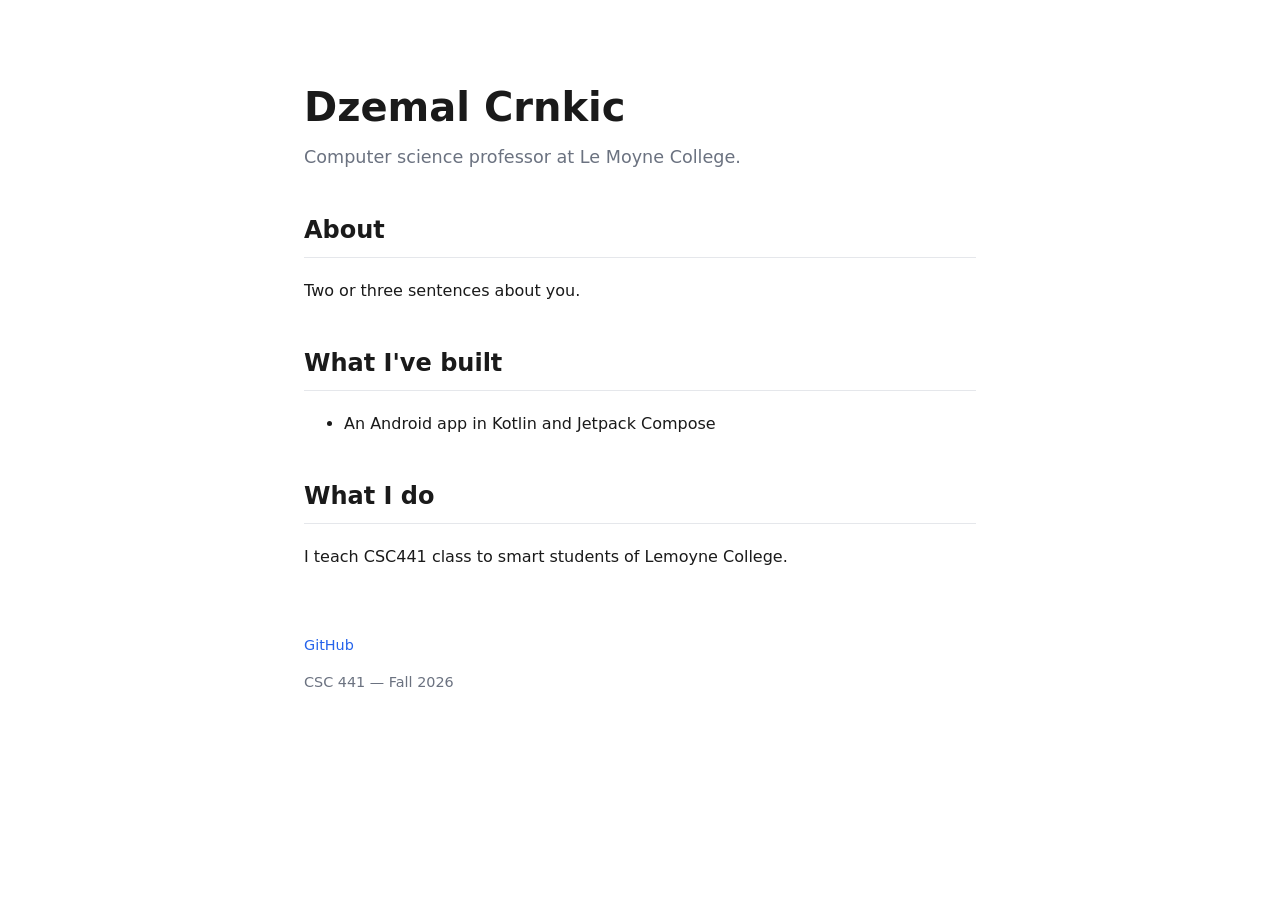
==== index.html @ 126077ab "S11" ====
<!DOCTYPE html>
<html lang="en">

<head>
    <meta charset="UTF-8">
    <meta name="viewport" content="width=device-width, initial-scale=1.0">
    <title>Dzemal Crnkic</title>
    <link rel="stylesheet" href="styles.css">
</head>

<body>
    <!-- Class 11 · Step 2: the page -->
    <header>
        <h1>Dzemal Crnkic</h1>
        <p>Computer science professor at Le Moyne College.</p>
    </header>
    <main>
        <section>
            <h2>About</h2>
            <p>Two or three sentences about you.</p>
        </section>
        <section>
            <h2>What I've built</h2>
            <ul>
                <li>An Android app in Kotlin and Jetpack Compose</li>
            </ul>
        </section>
        <section>
            <h2>What I do</h2>
            <p>I teach CSC441 class to smart students of Lemoyne College.</p>
        </section>
    </main>
    <footer>
        <!-- Lab 11 · Task 3: a link off my page -->
        <a href="https://github.com/dzemal5" target="_blank" rel="noopener">GitHub</a>
        <p>CSC 441 — Fall 2026</p>
    </footer>
</body>

</html>
---- styles.css ----
/* Class 11 · Step 4: the basics */
:root {
    --text: #1a1a1a;
    --text-muted: #6b7280;
    --accent: #2563eb;
    --background: #ffffff;
    --border: #e5e7eb;
}

body {
    font-family: system-ui, -apple-system, "Segoe UI", sans-serif;
    color: var(--text);
    background: var(--background);
    line-height: 1.6;
    max-width: 42rem;
    margin: 0 auto;
    padding: 3rem 1.5rem;
}

h1 {
    font-size: 2.5rem;
    margin-bottom: 0.25rem;
}

header p {
    color: var(--text-muted);
    font-size: 1.1rem;
    margin-top: 0;
}

h2 {
    margin-top: 2.5rem;
    border-bottom: 1px solid var(--border);
    padding-bottom: 0.5rem;
}

footer {
    margin-top: 4rem;
    color: var(--text-muted);
    font-size: 0.9rem;
}

/* Lab 11 · Task 4: links */
a {
 color: var(--accent);
 text-decoration: none;
 border-bottom: 1px solid transparent;
}
a:hover { border-bottom-color: var(--accent); }
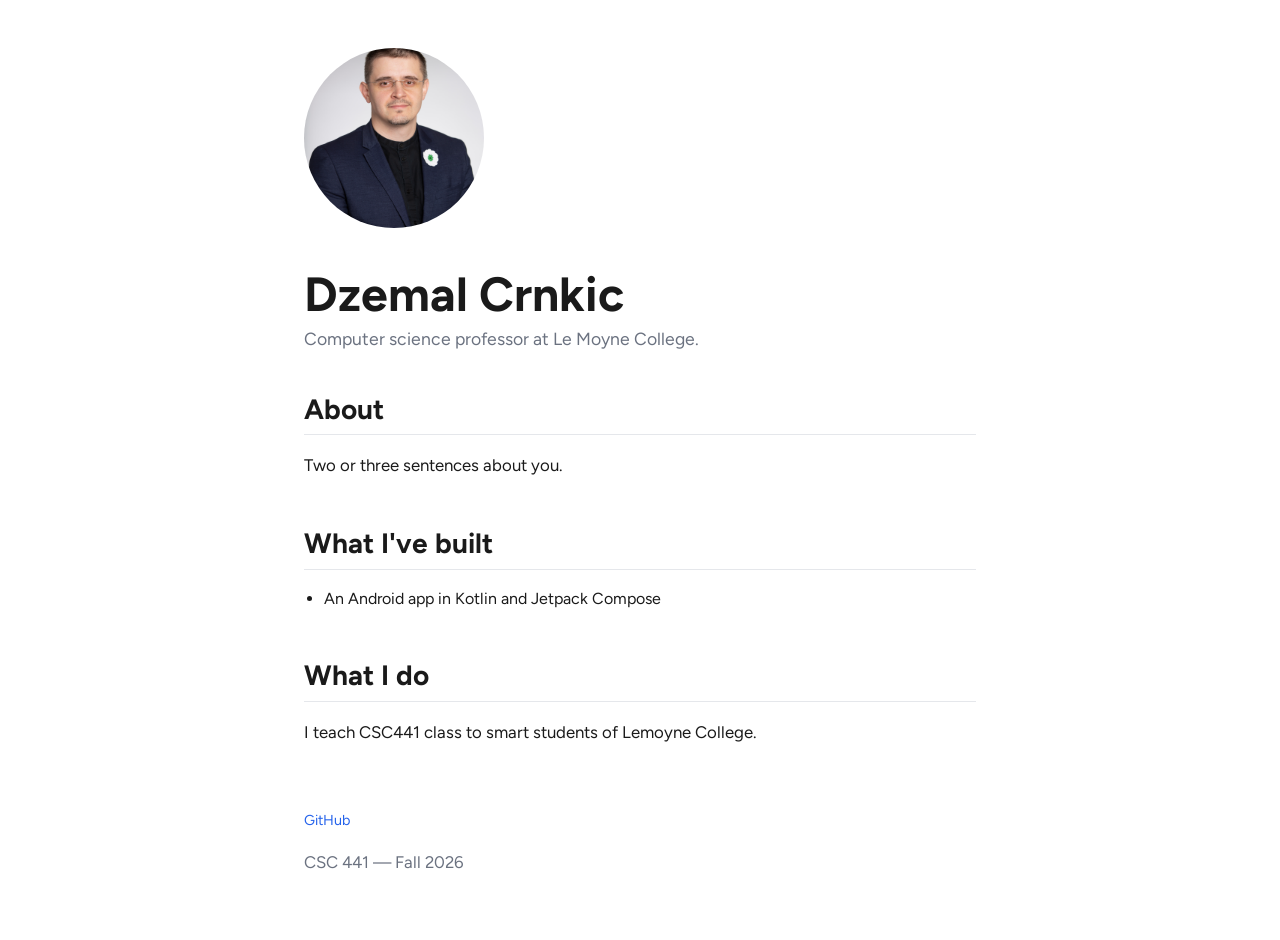
==== commit 7ce8bfcc: "S12 done" ====
--- a/index.html
+++ b/index.html
@@ -5,12 +5,18 @@
     <meta charset="UTF-8">
     <meta name="viewport" content="width=device-width, initial-scale=1.0">
     <title>Dzemal Crnkic</title>
+    <!-- Class 12: Step 1: a typeface I chose-->
+    <link rel="preconnect" href="https://fonts.googleapis.com">
+    <link rel="preconnect" href="https://fonts.gstatic.com" crossorigin>  
+    <link href="https://fonts.googleapis.com/css2?family=Figtree:wght@400;700&display=swap" rel="stylesheet">  
     <link rel="stylesheet" href="styles.css">
 </head>
 
 <body>
     <!-- Class 11 · Step 2: the page -->
     <header>
+        <!-- Class 12: Step 3: an image -->
+        <img src="images/me.jpg" alt="Portrait of Dzemal Crnkic" class="portrait">
         <h1>Dzemal Crnkic</h1>
         <p>Computer science professor at Le Moyne College.</p>
     </header>
--- a/styles.css
+++ b/styles.css
@@ -8,7 +8,7 @@
 }
 
 body {
-    font-family: system-ui, -apple-system, "Segoe UI", sans-serif;
+    font-family: "Figtree", system-ui, -apple-system, "Segoe UI", sans-serif;
     color: var(--text);
     background: var(--background);
     line-height: 1.6;
@@ -18,7 +18,8 @@
 }
 
 h1 {
-    font-size: 2.5rem;
+    font-size: 3rem;            /* Class 12: Step2: my own scale */
+    line-height:1.1;
     margin-bottom: 0.25rem;
 }
 
@@ -29,9 +30,17 @@
 }
 
 h2 {
+    font-size: 1.75rem;
+    line-height: 1.2;
     margin-top: 2.5rem;
     border-bottom: 1px solid var(--border);
     padding-bottom: 0.5rem;
+    margin-bottom: 1rem;
+}
+
+p {
+    font-size: 1.05rem;
+    margin-bottom: 1rem;
 }
 
 footer {
@@ -46,4 +55,23 @@
  text-decoration: none;
  border-bottom: 1px solid transparent;
 }
-a:hover { border-bottom-color: var(--accent); }+a:hover { border-bottom-color: var(--accent); }
+
+.portrait {
+    width: 180px;
+    height: 180px;
+    object-fit: cover;
+    border-radius: 50%;
+}
+
+section {
+    margin-bottom: 3rem;
+}
+
+ul {
+    padding-left: 1.25rem;
+}
+
+li {
+    margin-bottom: 0.5rem;
+}
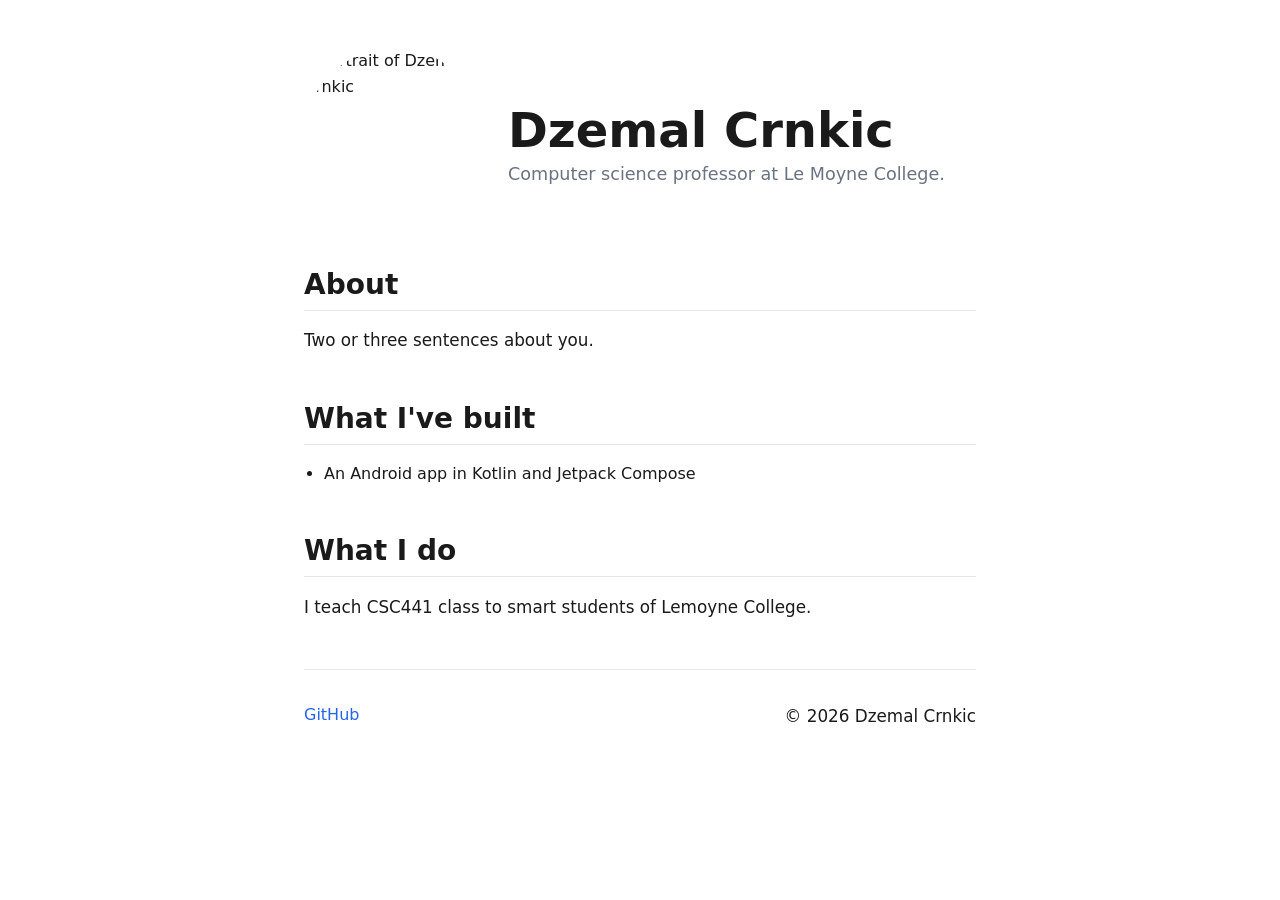
==== commit 68845451: "S12 done" ====
--- a/index.html
+++ b/index.html
@@ -7,8 +7,6 @@
     <title>Dzemal Crnkic</title>
     <!-- Class 12: Step 1: a typeface I chose-->
     <link rel="preconnect" href="https://fonts.googleapis.com">
-    <link rel="preconnect" href="https://fonts.gstatic.com" crossorigin>  
-    <link href="https://fonts.googleapis.com/css2?family=Figtree:wght@400;700&display=swap" rel="stylesheet">  
     <link rel="stylesheet" href="styles.css">
 </head>
 
@@ -17,8 +15,11 @@
     <header>
         <!-- Class 12: Step 3: an image -->
         <img src="images/me.jpg" alt="Portrait of Dzemal Crnkic" class="portrait">
-        <h1>Dzemal Crnkic</h1>
-        <p>Computer science professor at Le Moyne College.</p>
+        <!-- Lab 12 · Task 1: group the text so it stacks beside the photo -->
+        <div class="header-text">
+            <h1>Dzemal Crnkic</h1>
+            <p>Computer science professor at Le Moyne College.</p>
+        </div>
     </header>
     <main>
         <section>
@@ -39,7 +40,7 @@
     <footer>
         <!-- Lab 11 · Task 3: a link off my page -->
         <a href="https://github.com/dzemal5" target="_blank" rel="noopener">GitHub</a>
-        <p>CSC 441 — Fall 2026</p>
+        <p>© 2026 Dzemal Crnkic</p>
     </footer>
 </body>
 
--- a/styles.css
+++ b/styles.css
@@ -13,13 +13,22 @@
     background: var(--background);
     line-height: 1.6;
     max-width: 42rem;
+    padding: 3rem 1.5rem;    
     margin: 0 auto;
-    padding: 3rem 1.5rem;
+}
+
+/* Lab 12: Task 4: let the header stack when there isn't room */
+header {
+    display: flex;
+    align-items: center;
+    gap: 1.5rem;
+    flex-wrap: wrap;
 }
 
 h1 {
-    font-size: 3rem;            /* Class 12: Step2: my own scale */
-    line-height:1.1;
+    font-size: 3rem;
+    /* Class 12: Step2: my own scale */
+    line-height: 1.1;
     margin-bottom: 0.25rem;
 }
 
@@ -44,18 +53,23 @@
 }
 
 footer {
-    margin-top: 4rem;
-    color: var(--text-muted);
-    font-size: 0.9rem;
+    border-top: 1px solid var(--border);
+    padding-top: 1rem;
+    display: flex;
+    justify-content: space-between;
+    align-items: center;
 }
 
 /* Lab 11 · Task 4: links */
 a {
- color: var(--accent);
- text-decoration: none;
- border-bottom: 1px solid transparent;
+    color: var(--accent);
+    text-decoration: none;
+    border-bottom: 1px solid transparent;
 }
-a:hover { border-bottom-color: var(--accent); }
+
+a:hover {
+    border-bottom-color: var(--accent);
+}
 
 .portrait {
     width: 180px;
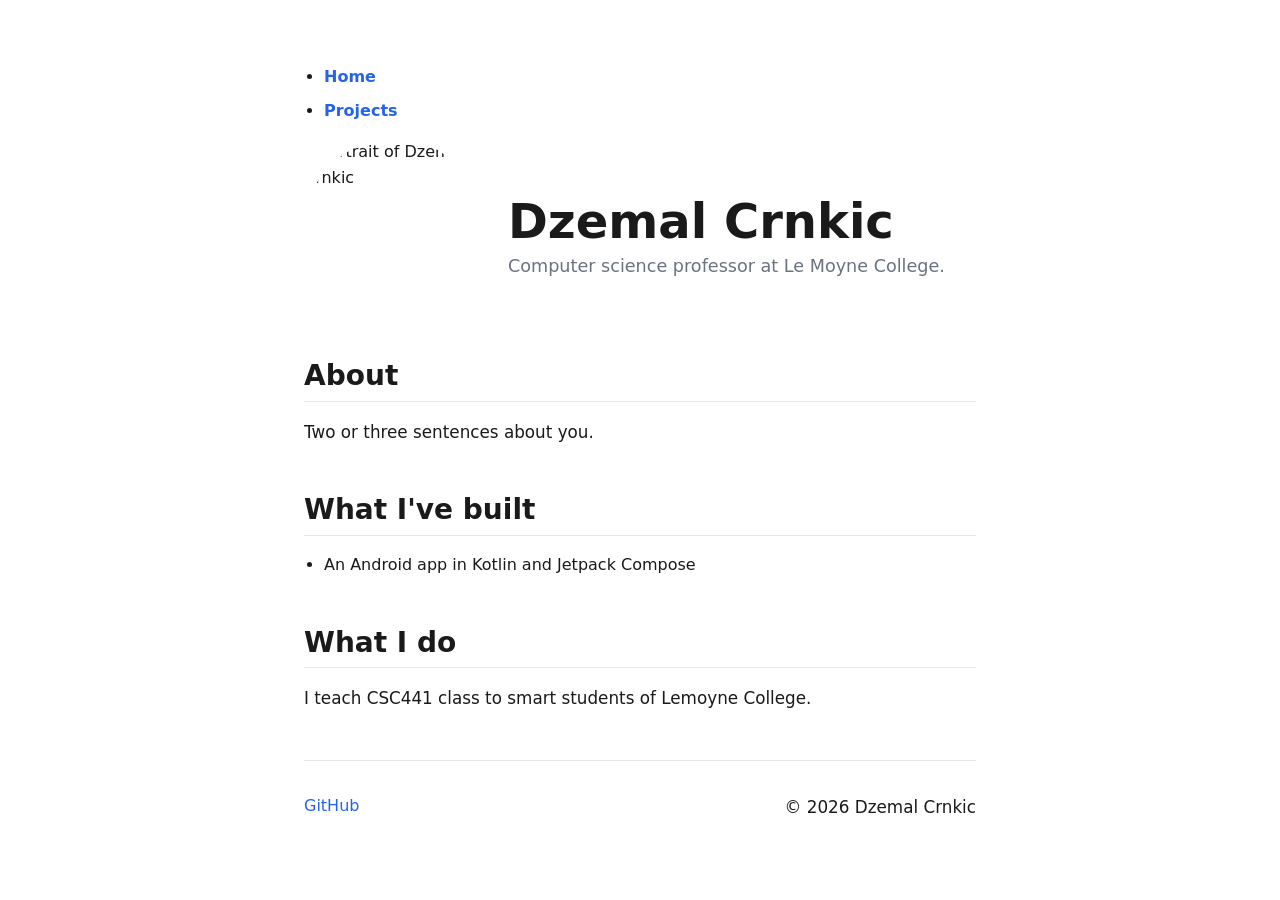
==== commit 7625773e: "S13 done" ====
--- a/index.html
+++ b/index.html
@@ -11,6 +11,13 @@
 </head>
 
 <body>
+    <!-- Class 13: Step 2: navigation -->
+     <nav>
+        <ul>
+            <li><a href="index.html">Home</a></li>
+            <li><a href="projects.html">Projects</a></li>
+        </ul>
+     </nav>
     <!-- Class 11 · Step 2: the page -->
     <header>
         <!-- Class 12: Step 3: an image -->
--- a/styles.css
+++ b/styles.css
@@ -88,4 +88,17 @@
 
 li {
     margin-bottom: 0.5rem;
+}
+
+/* Class 13: Step 3: the nav bar */
+
+nav a {
+    text-decoration: none;
+    font-weight: 700;
+    padding-bottom: 0.25rem;
+    border-bottom: 2px solid transparent;
+}
+
+nav a:hover {
+    border-bottom-color: var(--accent);
 }
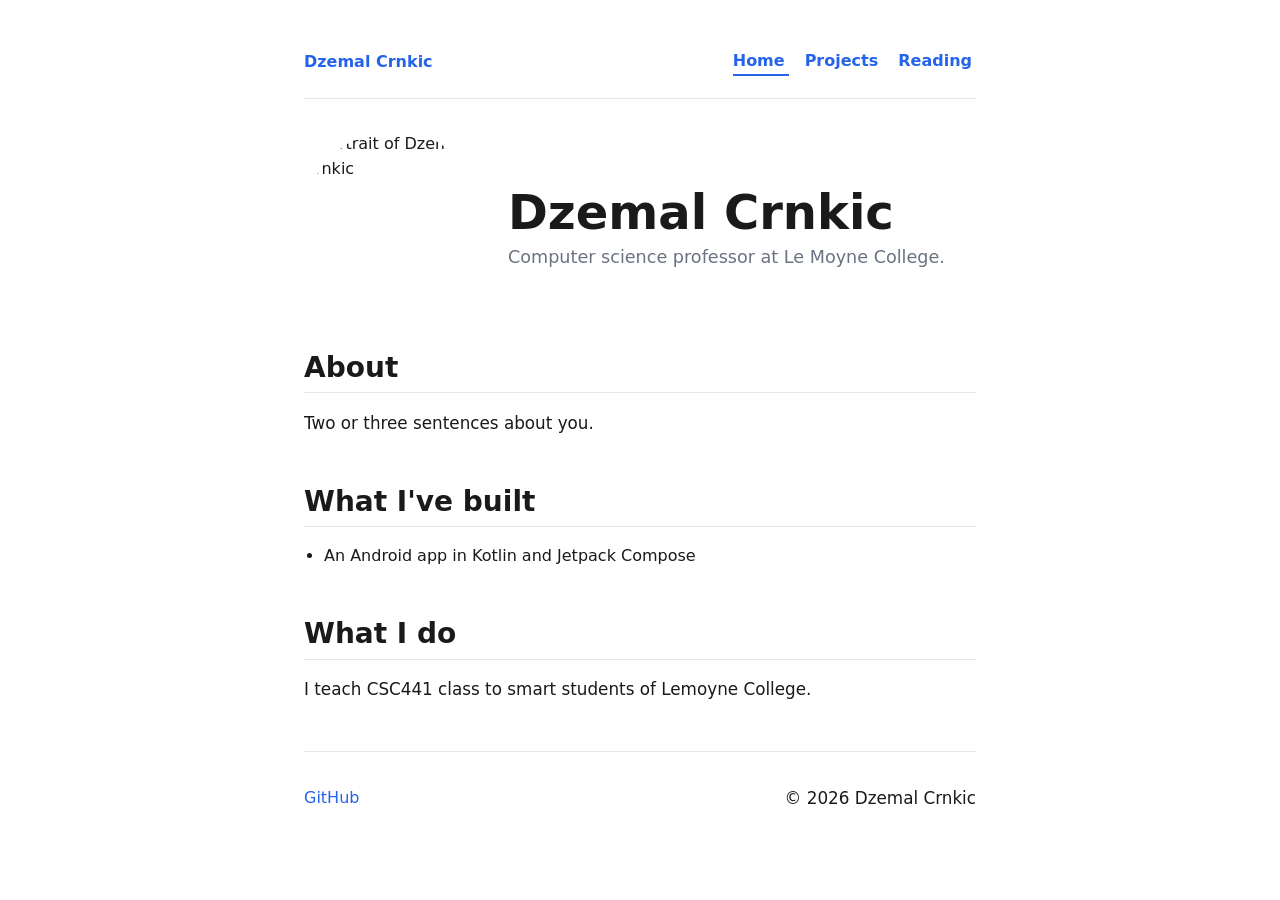
==== commit 2f8a0229: "Lab13 done" ====
--- a/index.html
+++ b/index.html
@@ -13,9 +13,11 @@
 <body>
     <!-- Class 13: Step 2: navigation -->
      <nav>
+        <a href="index.html">Dzemal Crnkic</a>
         <ul>
-            <li><a href="index.html">Home</a></li>
+            <li><a href="index.html" class="current">Home</a></li>
             <li><a href="projects.html">Projects</a></li>
+            <li><a href="reading.html">Reading</a></li>
         </ul>
      </nav>
     <!-- Class 11 · Step 2: the page -->
@@ -33,6 +35,7 @@
             <h2>About</h2>
             <p>Two or three sentences about you.</p>
         </section>
+        
         <section>
             <h2>What I've built</h2>
             <ul>
--- a/styles.css
+++ b/styles.css
@@ -92,13 +92,39 @@
 
 /* Class 13: Step 3: the nav bar */
 
+nav ul {
+    list-style: none;
+    display: flex;
+    gap: 1rem;
+    margin: 0;
+    padding: 0;
+}
 nav a {
     text-decoration: none;
     font-weight: 700;
     padding-bottom: 0.25rem;
+    padding-right: 0.25rem;
     border-bottom: 2px solid transparent;
+    outline-offset: 2px;
 }
 
 nav a:hover {
     border-bottom-color: var(--accent);
+    background-color: var(--panel);
+}
+
+/* Lab 13: Task 1: which page I am on */
+nav a.current {
+    border-bottom-color: var(--accent);
+    color: var(--accent);
+}
+
+/* Lab 13: Task 4: separate the bar from the header */
+nav {
+    padding-bottom: 1rem;
+    border-bottom: 1px solid var(--border);
+    margin-bottom: 2rem;
+    display: flex;
+    justify-content: space-between;
+    align-items: center;
 }
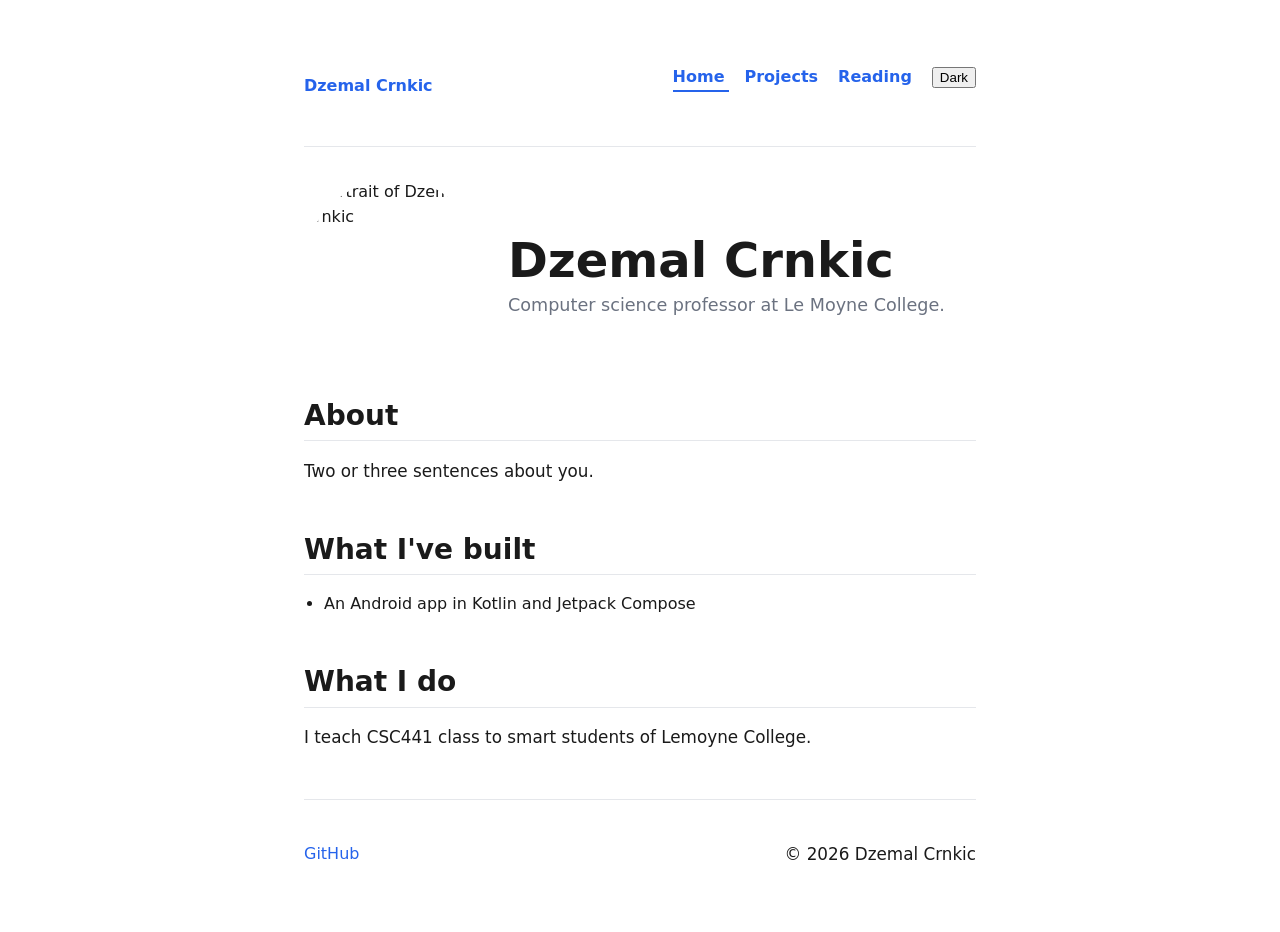
==== commit 11656d0b: "S15 done" ====
--- a/index.html
+++ b/index.html
@@ -8,6 +8,8 @@
     <!-- Class 12: Step 1: a typeface I chose-->
     <link rel="preconnect" href="https://fonts.googleapis.com">
     <link rel="stylesheet" href="styles.css">
+    <!-- Class 15: Step 1: my third file -->
+     <script src="script.js" defer></script>
 </head>
 
 <body>
@@ -18,6 +20,8 @@
             <li><a href="index.html" class="current">Home</a></li>
             <li><a href="projects.html">Projects</a></li>
             <li><a href="reading.html">Reading</a></li>
+            <!-- Class 15: Step 3: the theme button -->
+             <li><button id="theme-toggle" type="button">Dark</button></li>
         </ul>
      </nav>
     <!-- Class 11 · Step 2: the page -->
@@ -50,7 +54,8 @@
     <footer>
         <!-- Lab 11 · Task 3: a link off my page -->
         <a href="https://github.com/dzemal5" target="_blank" rel="noopener">GitHub</a>
-        <p>© 2026 Dzemal Crnkic</p>
+        <!-- Class 15: Step 2: the year, written by JavaScript -->
+        <p>© <span id="year"></span> Dzemal Crnkic</p>
     </footer>
 </body>
 
--- a/styles.css
+++ b/styles.css
@@ -54,10 +54,19 @@
 
 footer {
     border-top: 1px solid var(--border);
-    padding-top: 1rem;
+    padding-top: 1.5rem;
     display: flex;
+    flex-direction: column;
+    gap: 0.5rem;
     justify-content: space-between;
     align-items: center;
+}
+
+@media (min-width: 40rem) {
+    footer {
+        flex-direction: row;
+        justify-content: space-between;
+    }
 }
 
 /* Lab 11 · Task 4: links */
@@ -94,11 +103,20 @@
 
 nav ul {
     list-style: none;
+    padding-left: 0;
     display: flex;
-    gap: 1rem;
-    margin: 0;
-    padding: 0;
+    flex-direction: column;
+    gap: 0.5rem;
+    margin-bottom: 2rem;
 }
+
+@media (min-width: 40rem) {
+    nav ul {
+        flex-direction: row;
+        gap: 1rem;
+    }
+}
+
 nav a {
     text-decoration: none;
     font-weight: 700;
@@ -127,4 +145,35 @@
     display: flex;
     justify-content: space-between;
     align-items: center;
+}
+
+/* Class 14: Step 2: the cards go in a row */
+.cards {
+    display: flex;
+    flex-direction: column;
+    gap: 1.5rem;
+    justify-content: flex-end;
+    align-items: stretch;
+}
+
+.card {
+    border: 2px solid var(--border);
+    border-radius: 8px;
+    padding: 1rem;
+    flex: 1;
+}
+
+/* Class 14: Step 3: a row when there's room */
+@media (min-width: 40rem) {
+    .cards {
+        flex-direction: row;
+    }
+}
+
+body.dark {
+    --text: white;
+    --text-muted: silver;
+    --accent: skyblue;
+    --background: black;
+    --border: dimgray;
 }
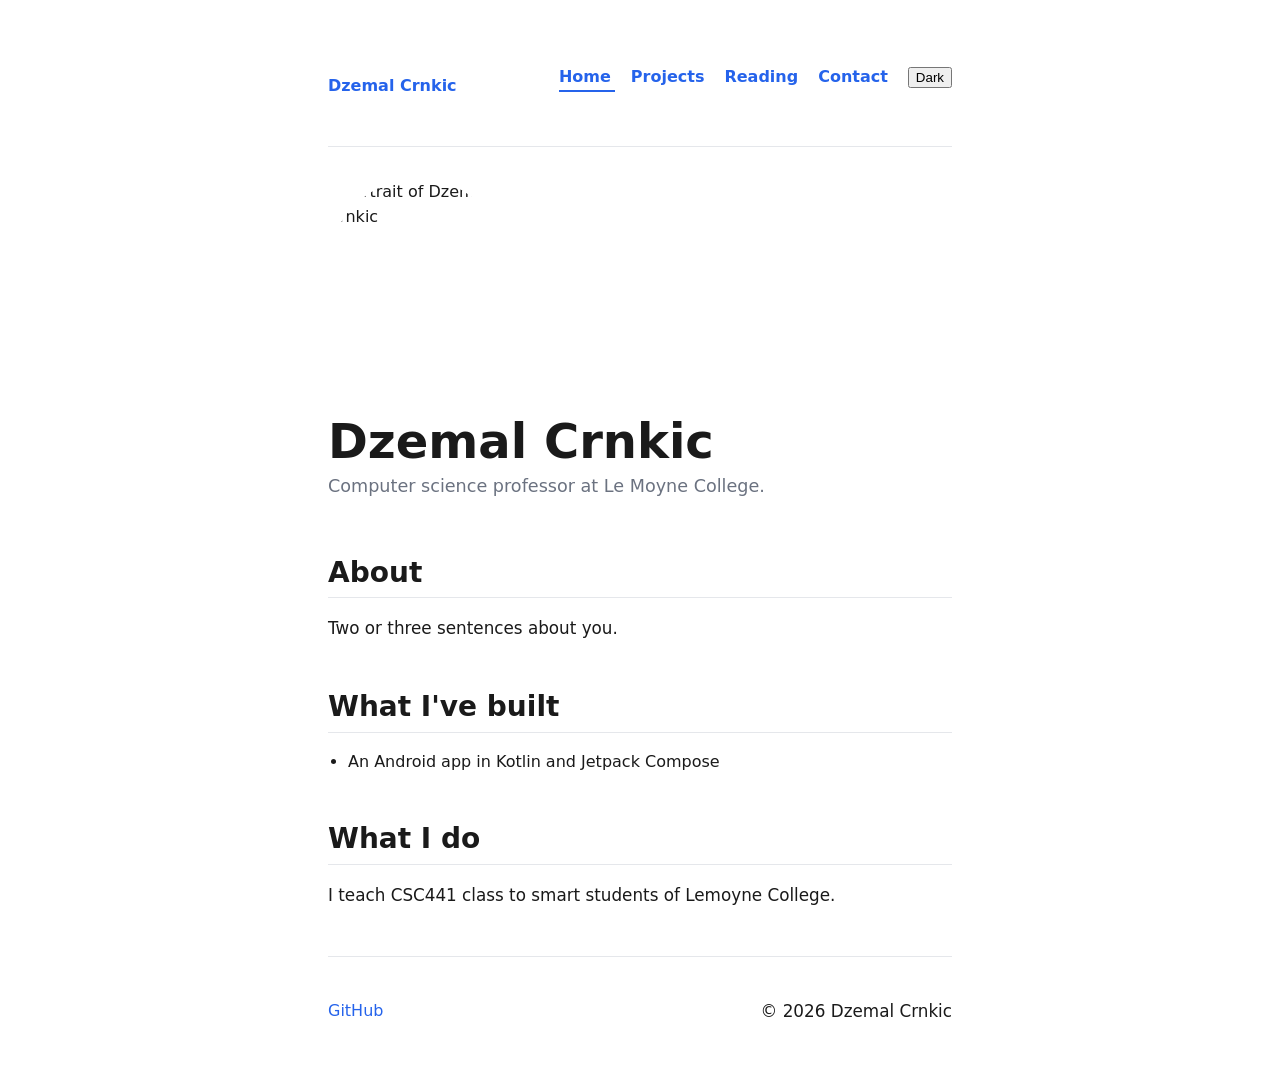
==== commit 58d5249f: "S16 done" ====
--- a/index.html
+++ b/index.html
@@ -20,6 +20,8 @@
             <li><a href="index.html" class="current">Home</a></li>
             <li><a href="projects.html">Projects</a></li>
             <li><a href="reading.html">Reading</a></li>
+            <!-- Class 16: Step 1: the contact link -->
+            <li><a href="contact.html">Contact</a></li>
             <!-- Class 15: Step 3: the theme button -->
              <li><button id="theme-toggle" type="button">Dark</button></li>
         </ul>
--- a/styles.css
+++ b/styles.css
@@ -1,3 +1,8 @@
+/* Class 16: Step 3: padding counts inside width, not on tope of it */
+* {
+    box-sizing: border-box;
+}
+
 /* Class 11 · Step 4: the basics */
 :root {
     --text: #1a1a1a;
@@ -176,4 +181,42 @@
     --accent: skyblue;
     --background: black;
     --border: dimgray;
+}
+
+/* Class q6: Step 3: the form */
+form label {
+    display: block;
+    font-weight: 700;
+    margin-bottom: 0.25rem;
+}
+
+form input, form textarea {
+    font: inherit;
+    width: 100%;
+    padding: 0.5rem;
+    border: 1px solid var(--border);
+    scroll-padding-block-start: 6px;
+    background: var(--background);
+    color: var(--text);
+}
+
+form input:focus, form textarea:focus {
+    outline: 2px solid var(--accent);
+    outline-offset: 1px;
+}
+
+form button {
+    font: inherit;
+    font-weight: 700;
+    color: var(--background);
+    background: var(--accent);
+    border: none;
+    border-radius: 6px;
+    padding: 0.6rem 1.4rem;
+    cursor: pointer;
+}
+
+#form-status {
+    font-weight: 700;
+    color: var(--accent);
 }
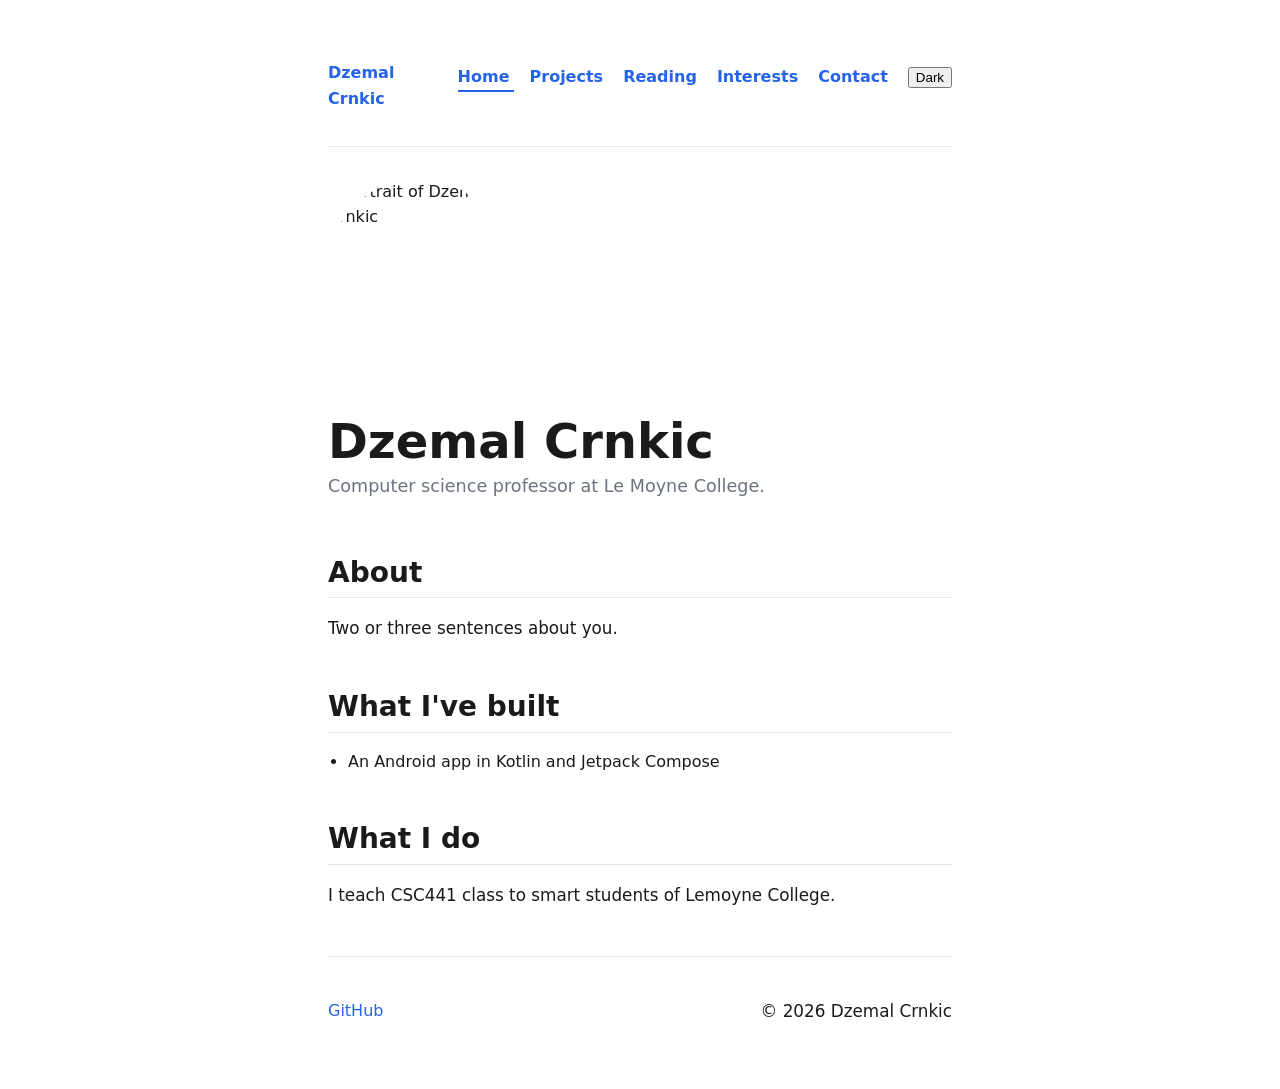
==== commit 4420e81e: "S20 done" ====
--- a/index.html
+++ b/index.html
@@ -20,6 +20,7 @@
             <li><a href="index.html" class="current">Home</a></li>
             <li><a href="projects.html">Projects</a></li>
             <li><a href="reading.html">Reading</a></li>
+            <li><a href="interests.html">Interests</a></li>
             <!-- Class 16: Step 1: the contact link -->
             <li><a href="contact.html">Contact</a></li>
             <!-- Class 15: Step 3: the theme button -->
--- a/styles.css
+++ b/styles.css
@@ -10,6 +10,7 @@
     --accent: #2563eb;
     --background: #ffffff;
     --border: #e5e7eb;
+    --error: crimson;
 }
 
 body {
@@ -18,7 +19,7 @@
     background: var(--background);
     line-height: 1.6;
     max-width: 42rem;
-    padding: 3rem 1.5rem;    
+    padding: 3rem 1.5rem;
     margin: 0 auto;
 }
 
@@ -181,6 +182,7 @@
     --accent: skyblue;
     --background: black;
     --border: dimgray;
+    --error: lightsalmon;
 }
 
 /* Class q6: Step 3: the form */
@@ -190,7 +192,8 @@
     margin-bottom: 0.25rem;
 }
 
-form input, form textarea {
+form input,
+form textarea {
     font: inherit;
     width: 100%;
     padding: 0.5rem;
@@ -200,7 +203,8 @@
     color: var(--text);
 }
 
-form input:focus, form textarea:focus {
+form input:focus,
+form textarea:focus {
     outline: 2px solid var(--accent);
     outline-offset: 1px;
 }
@@ -219,4 +223,14 @@
 #form-status {
     font-weight: 700;
     color: var(--accent);
+}
+
+/* Lab 16 · Task 1: the error state */
+#form-status.error {
+  color: var(--error);
+}
+
+/* Class 18: Step 2: the honeypot, hidden from people */
+.hidden-field {
+    display: none;
 }
